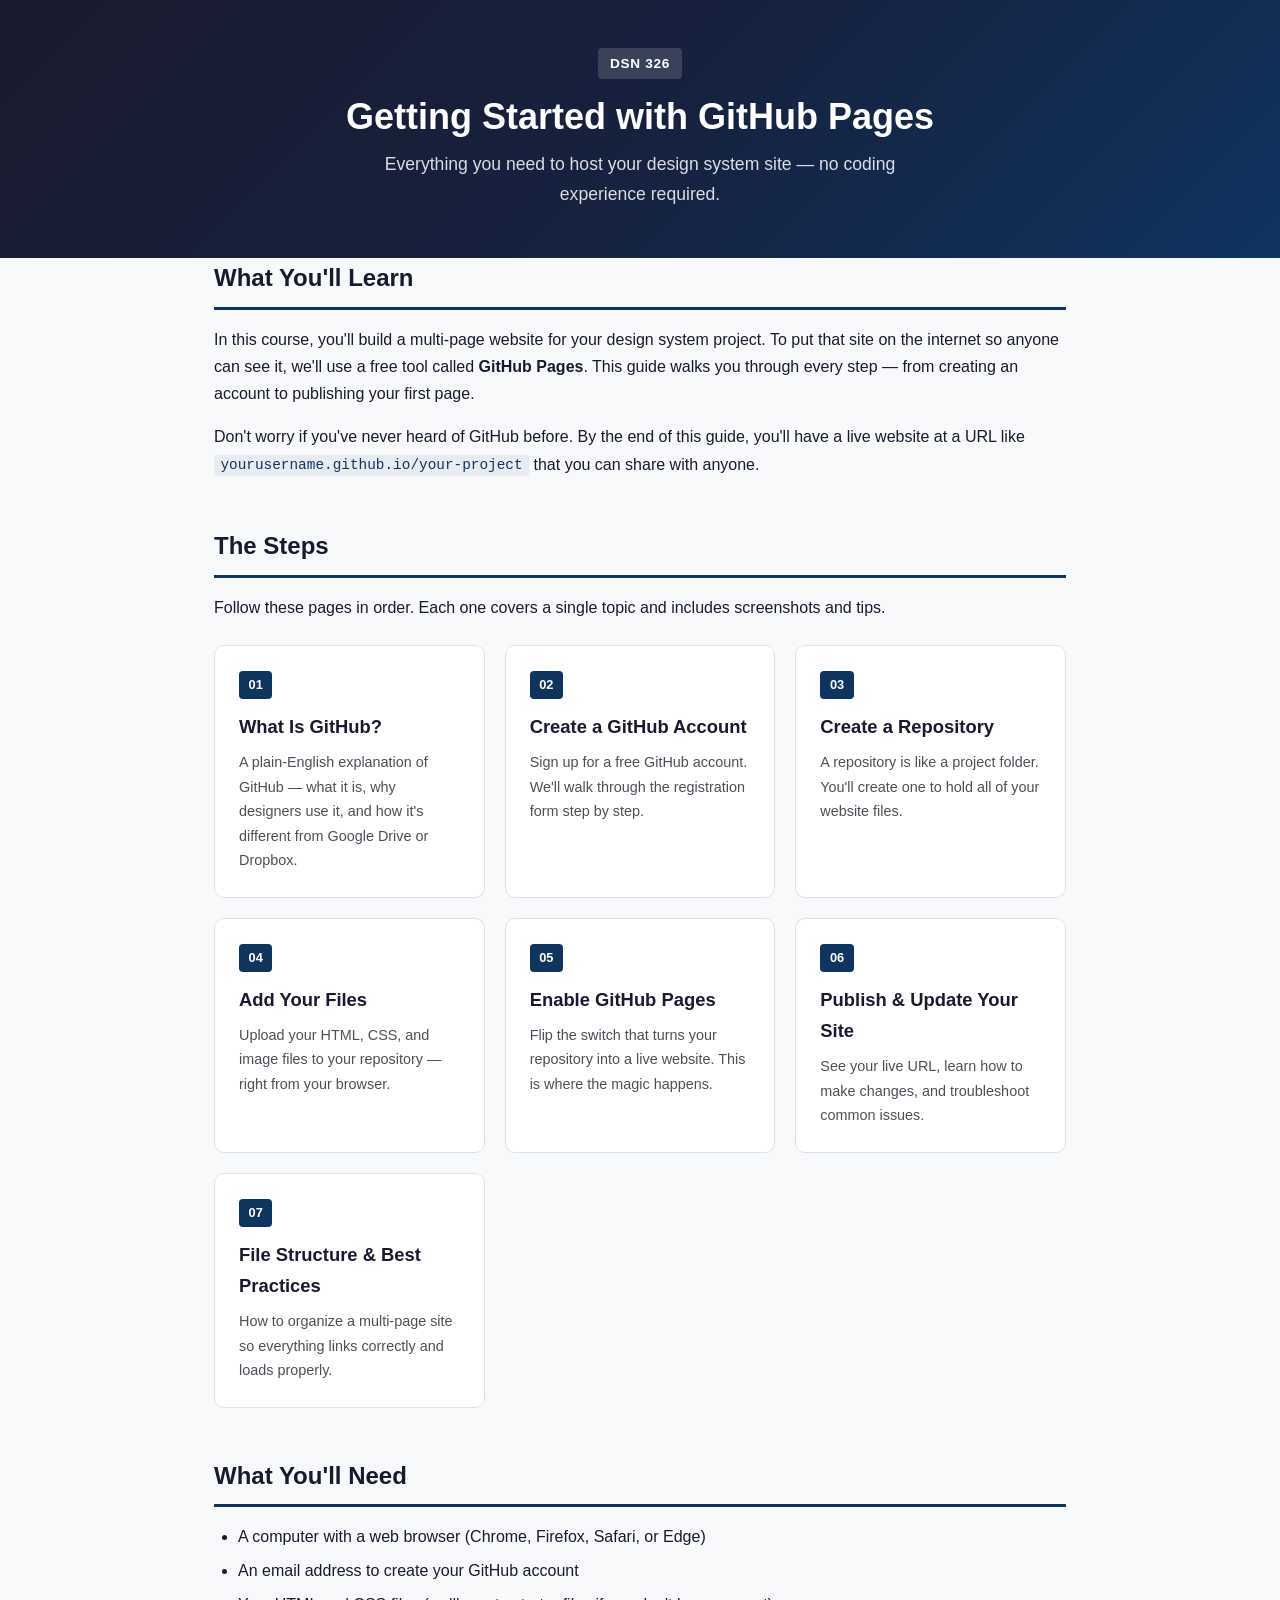
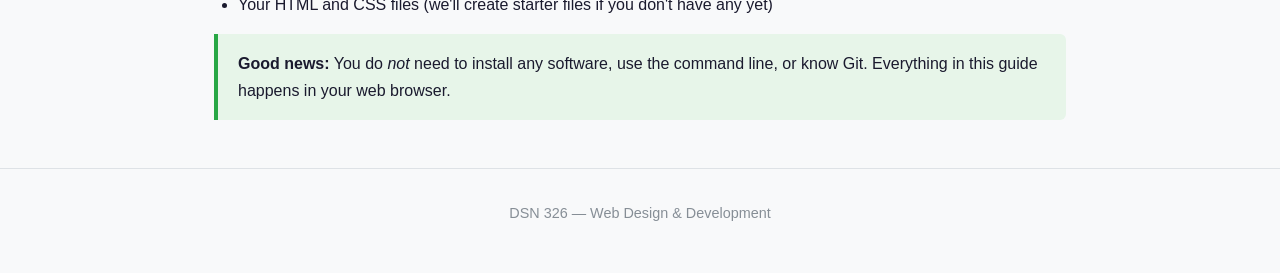
==== index.html @ 1c2bb9da "Add files via upload" ====
<!DOCTYPE html>
<html lang="en">
<head>
  <meta charset="UTF-8">
  <meta name="viewport" content="width=device-width, initial-scale=1.0">
  <title>Getting Started with GitHub Pages — DSN 326</title>
  <link rel="stylesheet" href="style.css">
</head>
<body>
  <header>
    <div class="container">
      <p class="course-label">DSN 326</p>
      <h1>Getting Started with GitHub Pages</h1>
      <p class="subtitle">Everything you need to host your design system site — no coding experience required.</p>
    </div>
  </header>

  <main class="container">

    <section class="intro">
      <h2>What You'll Learn</h2>
      <p>
        In this course, you'll build a multi-page website for your design system project.
        To put that site on the internet so anyone can see it, we'll use a free tool called
        <strong>GitHub Pages</strong>. This guide walks you through every step — from creating
        an account to publishing your first page.
      </p>
      <p>
        Don't worry if you've never heard of GitHub before. By the end of this guide, you'll
        have a live website at a URL like <code>yourusername.github.io/your-project</code>
        that you can share with anyone.
      </p>
    </section>

    <section class="steps-overview">
      <h2>The Steps</h2>
      <p>Follow these pages in order. Each one covers a single topic and includes screenshots and tips.</p>

      <div class="card-grid">

        <a href="01-what-is-github.html" class="step-card">
          <span class="step-number">01</span>
          <h3>What Is GitHub?</h3>
          <p>A plain-English explanation of GitHub — what it is, why designers use it, and how it's different from Google Drive or Dropbox.</p>
        </a>

        <a href="02-create-account.html" class="step-card">
          <span class="step-number">02</span>
          <h3>Create a GitHub Account</h3>
          <p>Sign up for a free GitHub account. We'll walk through the registration form step by step.</p>
        </a>

        <a href="03-create-repository.html" class="step-card">
          <span class="step-number">03</span>
          <h3>Create a Repository</h3>
          <p>A repository is like a project folder. You'll create one to hold all of your website files.</p>
        </a>

        <a href="04-add-files.html" class="step-card">
          <span class="step-number">04</span>
          <h3>Add Your Files</h3>
          <p>Upload your HTML, CSS, and image files to your repository — right from your browser.</p>
        </a>

        <a href="05-enable-github-pages.html" class="step-card">
          <span class="step-number">05</span>
          <h3>Enable GitHub Pages</h3>
          <p>Flip the switch that turns your repository into a live website. This is where the magic happens.</p>
        </a>

        <a href="06-publish-and-update.html" class="step-card">
          <span class="step-number">06</span>
          <h3>Publish &amp; Update Your Site</h3>
          <p>See your live URL, learn how to make changes, and troubleshoot common issues.</p>
        </a>

        <a href="07-file-structure.html" class="step-card">
          <span class="step-number">07</span>
          <h3>File Structure &amp; Best Practices</h3>
          <p>How to organize a multi-page site so everything links correctly and loads properly.</p>
        </a>

      </div>
    </section>

    <section class="requirements">
      <h2>What You'll Need</h2>
      <ul>
        <li>A computer with a web browser (Chrome, Firefox, Safari, or Edge)</li>
        <li>An email address to create your GitHub account</li>
        <li>Your HTML and CSS files (we'll create starter files if you don't have any yet)</li>
      </ul>
      <p class="note">
        <strong>Good news:</strong> You do <em>not</em> need to install any software, use the
        command line, or know Git. Everything in this guide happens in your web browser.
      </p>
    </section>

  </main>

  <footer>
    <div class="container">
      <p>DSN 326 — Web Design &amp; Development</p>
    </div>
  </footer>
</body>
</html>
---- style.css ----
/* ============================================
   DSN 326 — Getting Started with GitHub Pages
   ============================================ */

/* --- Reset & Base --- */
*, *::before, *::after {
  box-sizing: border-box;
  margin: 0;
  padding: 0;
}

html {
  font-size: 16px;
  scroll-behavior: smooth;
}

body {
  font-family: -apple-system, BlinkMacSystemFont, "Segoe UI", Roboto, "Helvetica Neue", Arial, sans-serif;
  line-height: 1.7;
  color: #1a1a2e;
  background: #f8f9fa;
}

/* --- Layout --- */
.container {
  max-width: 900px;
  margin: 0 auto;
  padding: 0 1.5rem;
}

/* --- Header --- */
header {
  background: linear-gradient(135deg, #1a1a2e 0%, #16213e 50%, #0f3460 100%);
  color: #fff;
  padding: 3rem 0;
  text-align: center;
}

header .course-label {
  display: inline-block;
  background: rgba(255,255,255,0.15);
  padding: 0.25rem 0.75rem;
  border-radius: 4px;
  font-size: 0.85rem;
  font-weight: 600;
  letter-spacing: 0.05em;
  text-transform: uppercase;
  margin-bottom: 1rem;
}

header h1 {
  font-size: 2.25rem;
  font-weight: 700;
  margin-bottom: 0.75rem;
  line-height: 1.2;
}

header .subtitle {
  font-size: 1.1rem;
  opacity: 0.85;
  max-width: 600px;
  margin: 0 auto;
}

/* --- Main Content --- */
main {
  padding: 3rem 0;
}

section {
  margin-bottom: 3rem;
}

h2 {
  font-size: 1.5rem;
  font-weight: 700;
  margin-bottom: 1rem;
  color: #1a1a2e;
  border-bottom: 3px solid #0f3460;
  padding-bottom: 0.5rem;
  display: inline-block;
}

section > h2 {
  display: block;
}

p {
  margin-bottom: 1rem;
}

code {
  background: #e8ecf1;
  padding: 0.15rem 0.4rem;
  border-radius: 3px;
  font-size: 0.9em;
  font-family: "SF Mono", "Fira Code", "Fira Mono", Menlo, Consolas, monospace;
  color: #0f3460;
}

/* --- Step Cards --- */
.card-grid {
  display: grid;
  grid-template-columns: repeat(auto-fill, minmax(260px, 1fr));
  gap: 1.25rem;
  margin-top: 1.5rem;
}

.step-card {
  background: #fff;
  border: 1px solid #dee2e6;
  border-radius: 10px;
  padding: 1.5rem;
  text-decoration: none;
  color: inherit;
  transition: transform 0.15s ease, box-shadow 0.15s ease;
  display: block;
}

.step-card:hover {
  transform: translateY(-3px);
  box-shadow: 0 6px 20px rgba(0,0,0,0.08);
  border-color: #0f3460;
}

.step-number {
  display: inline-block;
  background: #0f3460;
  color: #fff;
  font-size: 0.8rem;
  font-weight: 700;
  padding: 0.2rem 0.6rem;
  border-radius: 4px;
  margin-bottom: 0.75rem;
}

.step-card h3 {
  font-size: 1.15rem;
  margin-bottom: 0.5rem;
  color: #1a1a2e;
}

.step-card p {
  font-size: 0.9rem;
  color: #495057;
  margin-bottom: 0;
}

/* --- Lists --- */
ul {
  margin-left: 1.5rem;
  margin-bottom: 1rem;
}

li {
  margin-bottom: 0.4rem;
}

/* --- Notes / Callouts --- */
.note {
  background: #e7f5e9;
  border-left: 4px solid #28a745;
  padding: 1rem 1.25rem;
  border-radius: 0 6px 6px 0;
  margin-top: 1rem;
}

.warning {
  background: #fff8e1;
  border-left: 4px solid #ffc107;
  padding: 1rem 1.25rem;
  border-radius: 0 6px 6px 0;
  margin-top: 1rem;
}

.tip {
  background: #e3f2fd;
  border-left: 4px solid #2196f3;
  padding: 1rem 1.25rem;
  border-radius: 0 6px 6px 0;
  margin-top: 1rem;
}

/* --- Content Pages --- */
.page-content {
  background: #fff;
  border-radius: 10px;
  padding: 2.5rem;
  border: 1px solid #dee2e6;
  margin-bottom: 2rem;
}

.page-content h2 {
  border-bottom: none;
  display: inline;
  font-size: 1.3rem;
}

.page-content h3 {
  font-size: 1.1rem;
  margin-top: 2rem;
  margin-bottom: 0.75rem;
  color: #16213e;
}

.page-content ol {
  margin-left: 1.5rem;
  margin-bottom: 1.5rem;
}

.page-content ol li {
  margin-bottom: 0.75rem;
  padding-left: 0.25rem;
}

/* --- Step Instruction Blocks --- */
.step-block {
  background: #f8f9fa;
  border: 1px solid #e9ecef;
  border-radius: 8px;
  padding: 1.25rem 1.5rem;
  margin: 1.25rem 0;
}

.step-block strong {
  color: #0f3460;
}

/* --- Navigation --- */
.page-nav {
  display: flex;
  justify-content: space-between;
  align-items: center;
  padding: 1.5rem 0;
  border-top: 1px solid #dee2e6;
  margin-top: 2rem;
}

.page-nav a {
  color: #0f3460;
  text-decoration: none;
  font-weight: 600;
  font-size: 0.95rem;
  display: inline-flex;
  align-items: center;
  gap: 0.4rem;
  transition: color 0.15s;
}

.page-nav a:hover {
  color: #1a73e8;
}

.breadcrumb {
  margin-bottom: 1.5rem;
}

.breadcrumb a {
  color: #0f3460;
  text-decoration: none;
  font-size: 0.9rem;
}

.breadcrumb a:hover {
  text-decoration: underline;
}

.breadcrumb span {
  color: #868e96;
  font-size: 0.9rem;
}

/* --- Code Blocks --- */
pre {
  background: #1a1a2e;
  color: #e0e0e0;
  padding: 1.25rem 1.5rem;
  border-radius: 8px;
  overflow-x: auto;
  font-size: 0.9rem;
  line-height: 1.6;
  margin: 1rem 0;
  font-family: "SF Mono", "Fira Code", "Fira Mono", Menlo, Consolas, monospace;
}

pre code {
  background: none;
  color: inherit;
  padding: 0;
}

/* --- Checklist --- */
.checklist {
  list-style: none;
  margin-left: 0;
}

.checklist li {
  position: relative;
  padding-left: 2rem;
  margin-bottom: 0.75rem;
}

.checklist li::before {
  content: "☐";
  position: absolute;
  left: 0;
  font-size: 1.1rem;
}

/* --- Footer --- */
footer {
  border-top: 1px solid #dee2e6;
  padding: 2rem 0;
  text-align: center;
  color: #868e96;
  font-size: 0.9rem;
}

/* --- Responsive --- */
@media (max-width: 600px) {
  header h1 {
    font-size: 1.6rem;
  }

  .card-grid {
    grid-template-columns: 1fr;
  }

  .page-content {
    padding: 1.5rem;
  }
}
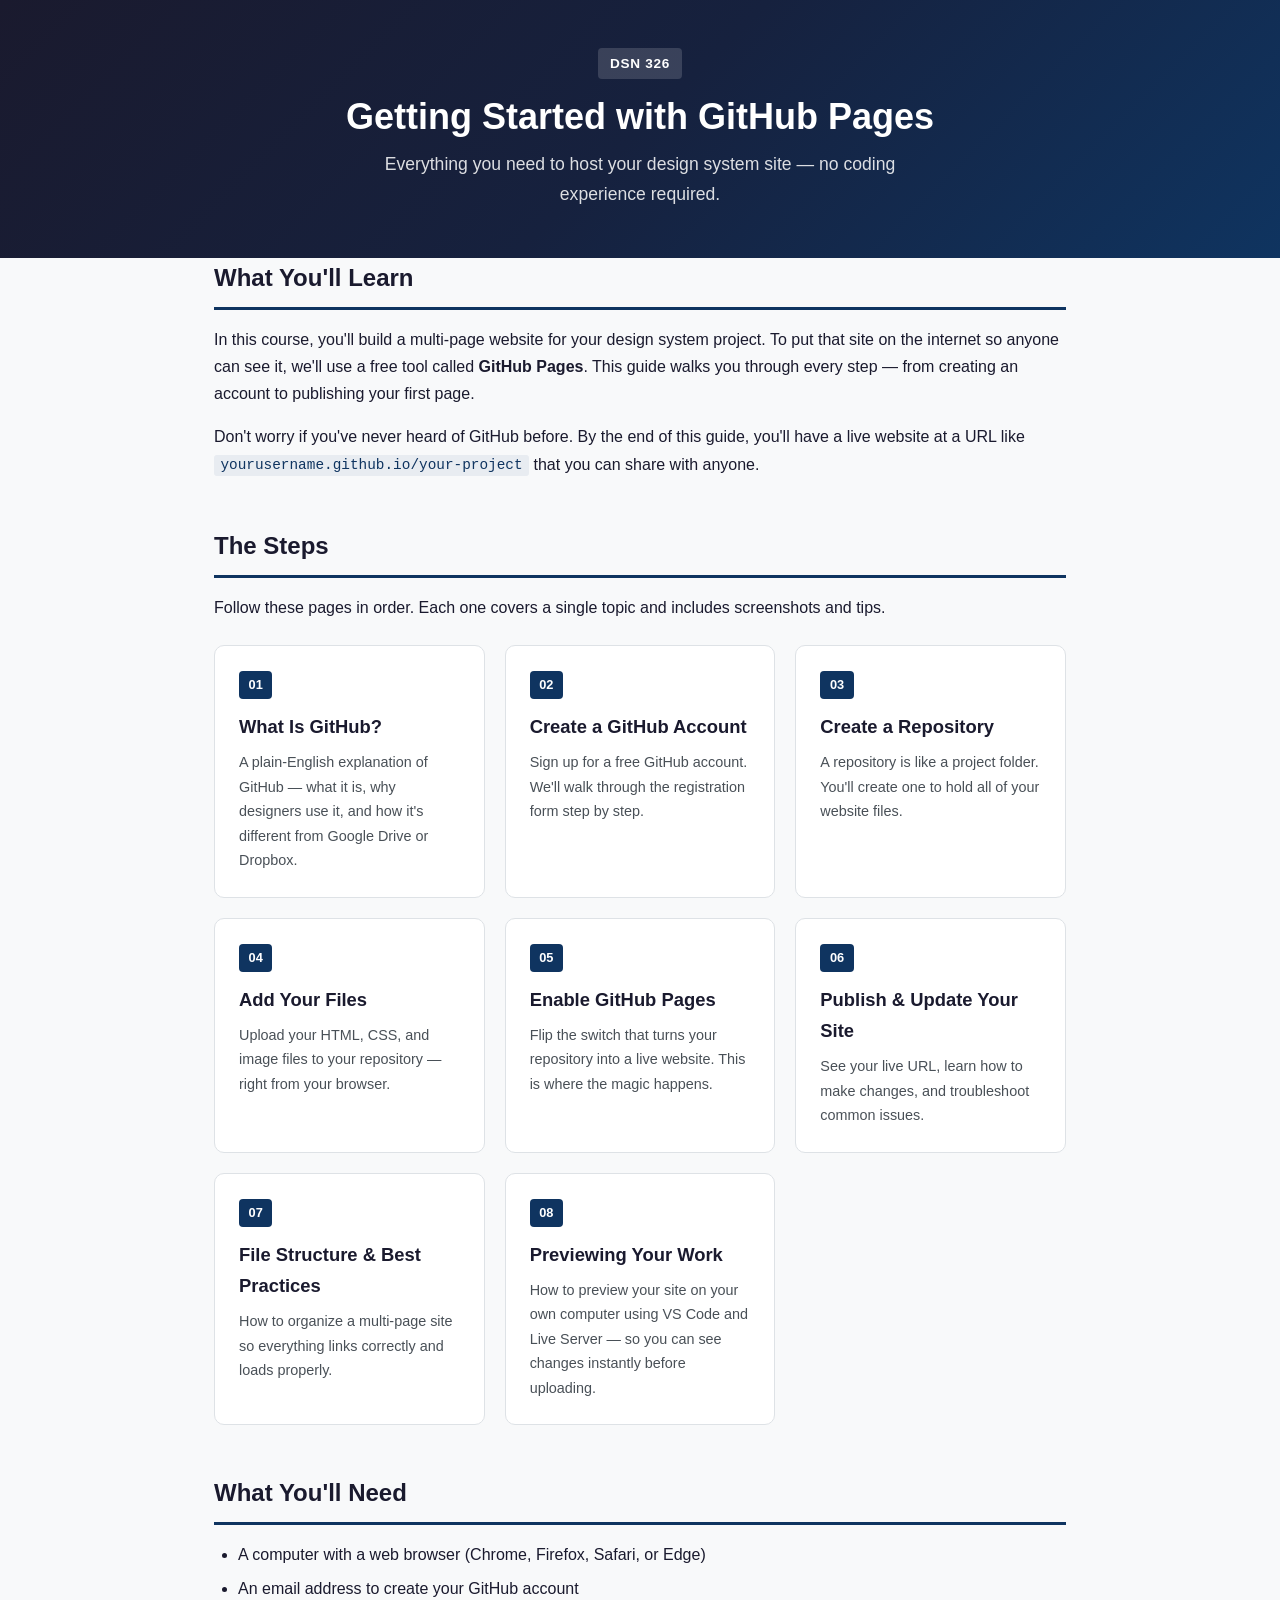
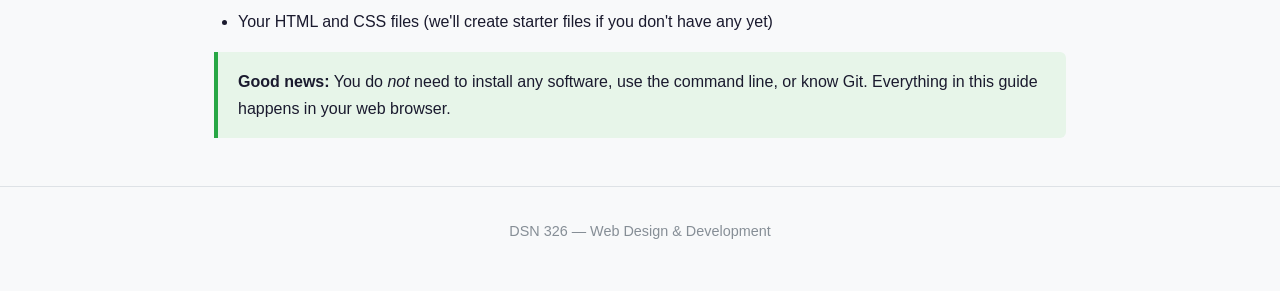
==== commit ac515597: "Add files via upload Index and page 7 updates" ====
--- a/index.html
+++ b/index.html
@@ -80,6 +80,12 @@
           <p>How to organize a multi-page site so everything links correctly and loads properly.</p>
         </a>
 
+        <a href="08-previewing-your-work.html" class="step-card">
+          <span class="step-number">08</span>
+          <h3>Previewing Your Work</h3>
+          <p>How to preview your site on your own computer using VS Code and Live Server — so you can see changes instantly before uploading.</p>
+        </a>
+
       </div>
     </section>
 
